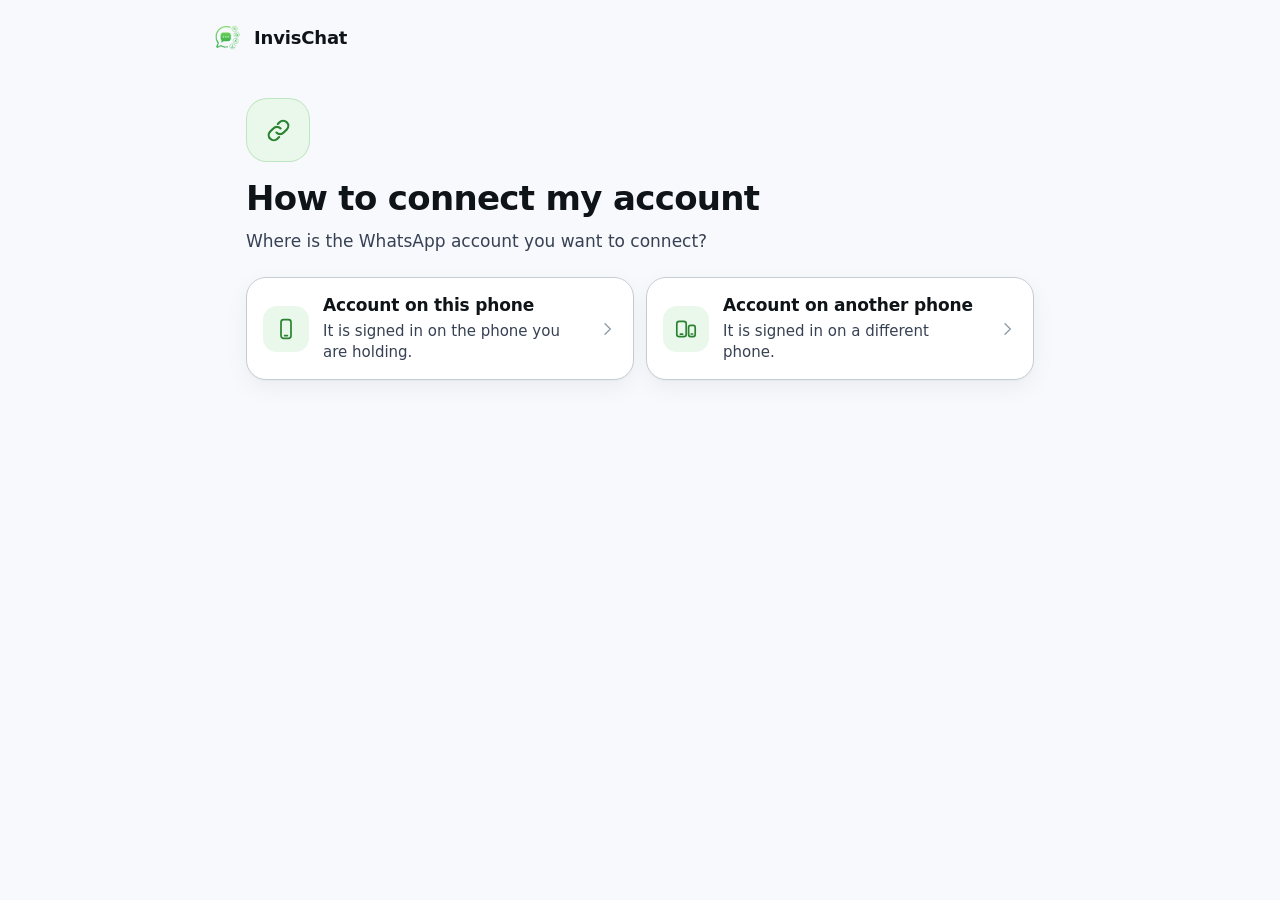
==== connect-account/index.html @ 3d97a253 "refactoring" ====
<!doctype html>
<html lang="en">
  <head>
    <meta charset="utf-8" />
    <!-- Everything this page needs sits one folder up: it is the same guide,
         the same stylesheet and the same scripts, opened on one screen. -->
    <base href="../" />
    <meta name="viewport" content="width=device-width, initial-scale=1, viewport-fit=cover, user-scalable=no" />
    <meta name="color-scheme" content="light dark" />
    <meta name="theme-color" content="#f8f9fd" media="(prefers-color-scheme: light)" />
    <meta name="theme-color" content="#000000" media="(prefers-color-scheme: dark)" />
    <meta name="robots" content="noindex" />
    <title>How to connect my account</title>
    <link rel="icon" href="assets/img/logo.png" />
    <link rel="preload" as="image" href="assets/img/logo.png" />
    <link rel="stylesheet" href="assets/css/style.css" />
  </head>
  <body>
    <!-- Connecting an account, on a page of its own, for a link that should
         open there and nowhere else. Nothing is behind it: the way out is out
         of the page, not back to the question. -->
    <script>
      window.GUIDE_APP_NAME = 'InvisChat';
      // The screen this page is. Its id in assets/js/content.js.
      window.GUIDE_SCREEN = 'connect';
    </script>
    <script src="assets/js/shell.js"></script>
    <script src="assets/js/i18n.js"></script>
    <script src="assets/js/content.js"></script>
    <script src="assets/js/app.js"></script>
  </body>
</html>
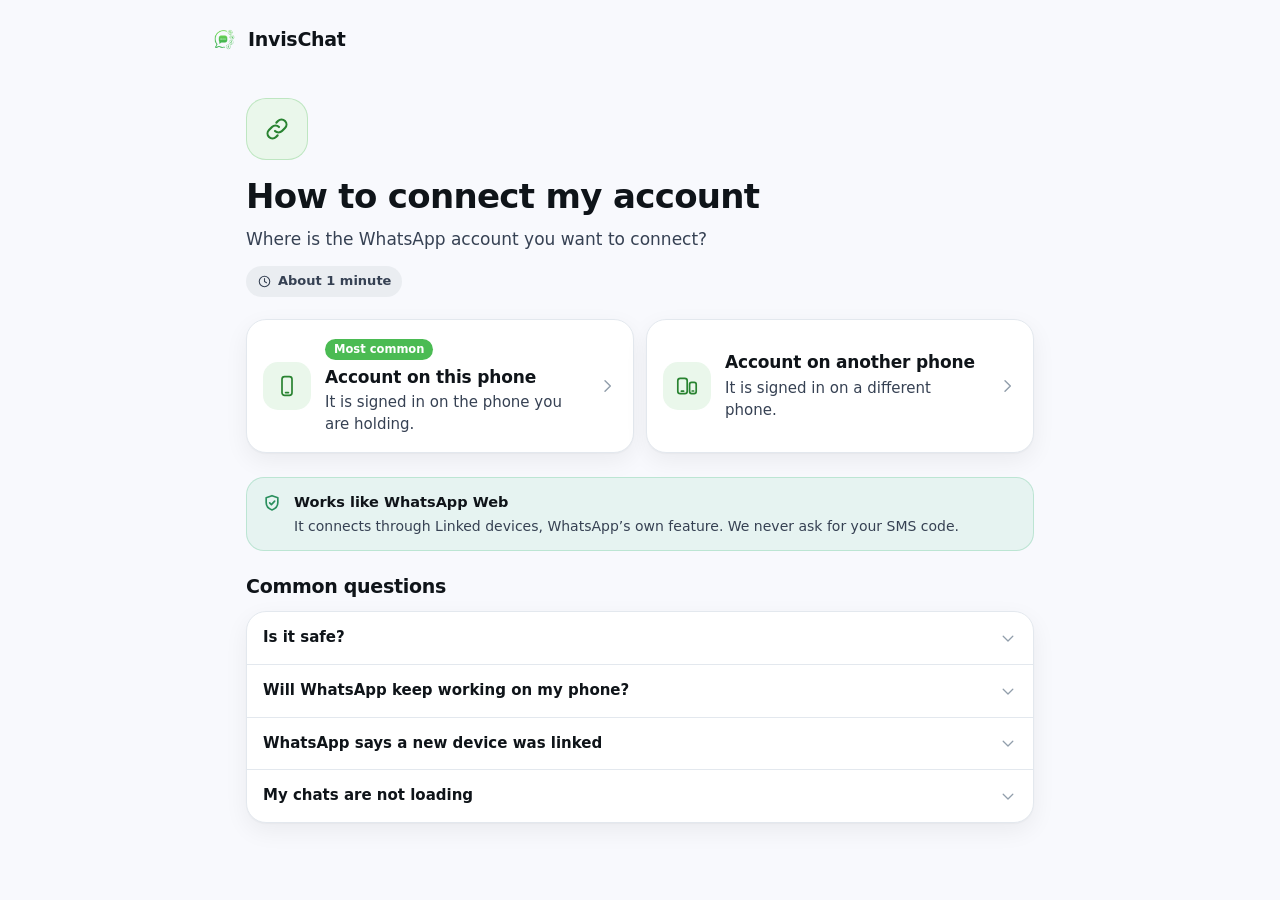
==== commit 917c76af: "refactoring" ====
--- a/connect-account/index.html
+++ b/connect-account/index.html
@@ -11,9 +11,9 @@
     <meta name="theme-color" content="#000000" media="(prefers-color-scheme: dark)" />
     <meta name="robots" content="noindex" />
     <title>How to connect my account</title>
-    <link rel="icon" href="assets/img/logo.png" />
-    <link rel="preload" as="image" href="assets/img/logo.png" />
-    <link rel="stylesheet" href="assets/css/style.css" />
+    <link rel="icon" href="assets/img/logo.png?v=2" />
+    <link rel="preload" as="image" href="assets/img/logo.png?v=2" />
+    <link rel="stylesheet" href="assets/css/style.css?v=2" />
   </head>
   <body>
     <!-- Connecting an account, on a page of its own, for a link that should
@@ -24,9 +24,9 @@
       // The screen this page is. Its id in assets/js/content.js.
       window.GUIDE_SCREEN = 'connect';
     </script>
-    <script src="assets/js/shell.js"></script>
-    <script src="assets/js/i18n.js"></script>
-    <script src="assets/js/content.js"></script>
-    <script src="assets/js/app.js"></script>
+    <script src="assets/js/shell.js?v=2"></script>
+    <script src="assets/js/i18n.js?v=2"></script>
+    <script src="assets/js/content.js?v=2"></script>
+    <script src="assets/js/app.js?v=2"></script>
   </body>
 </html>
